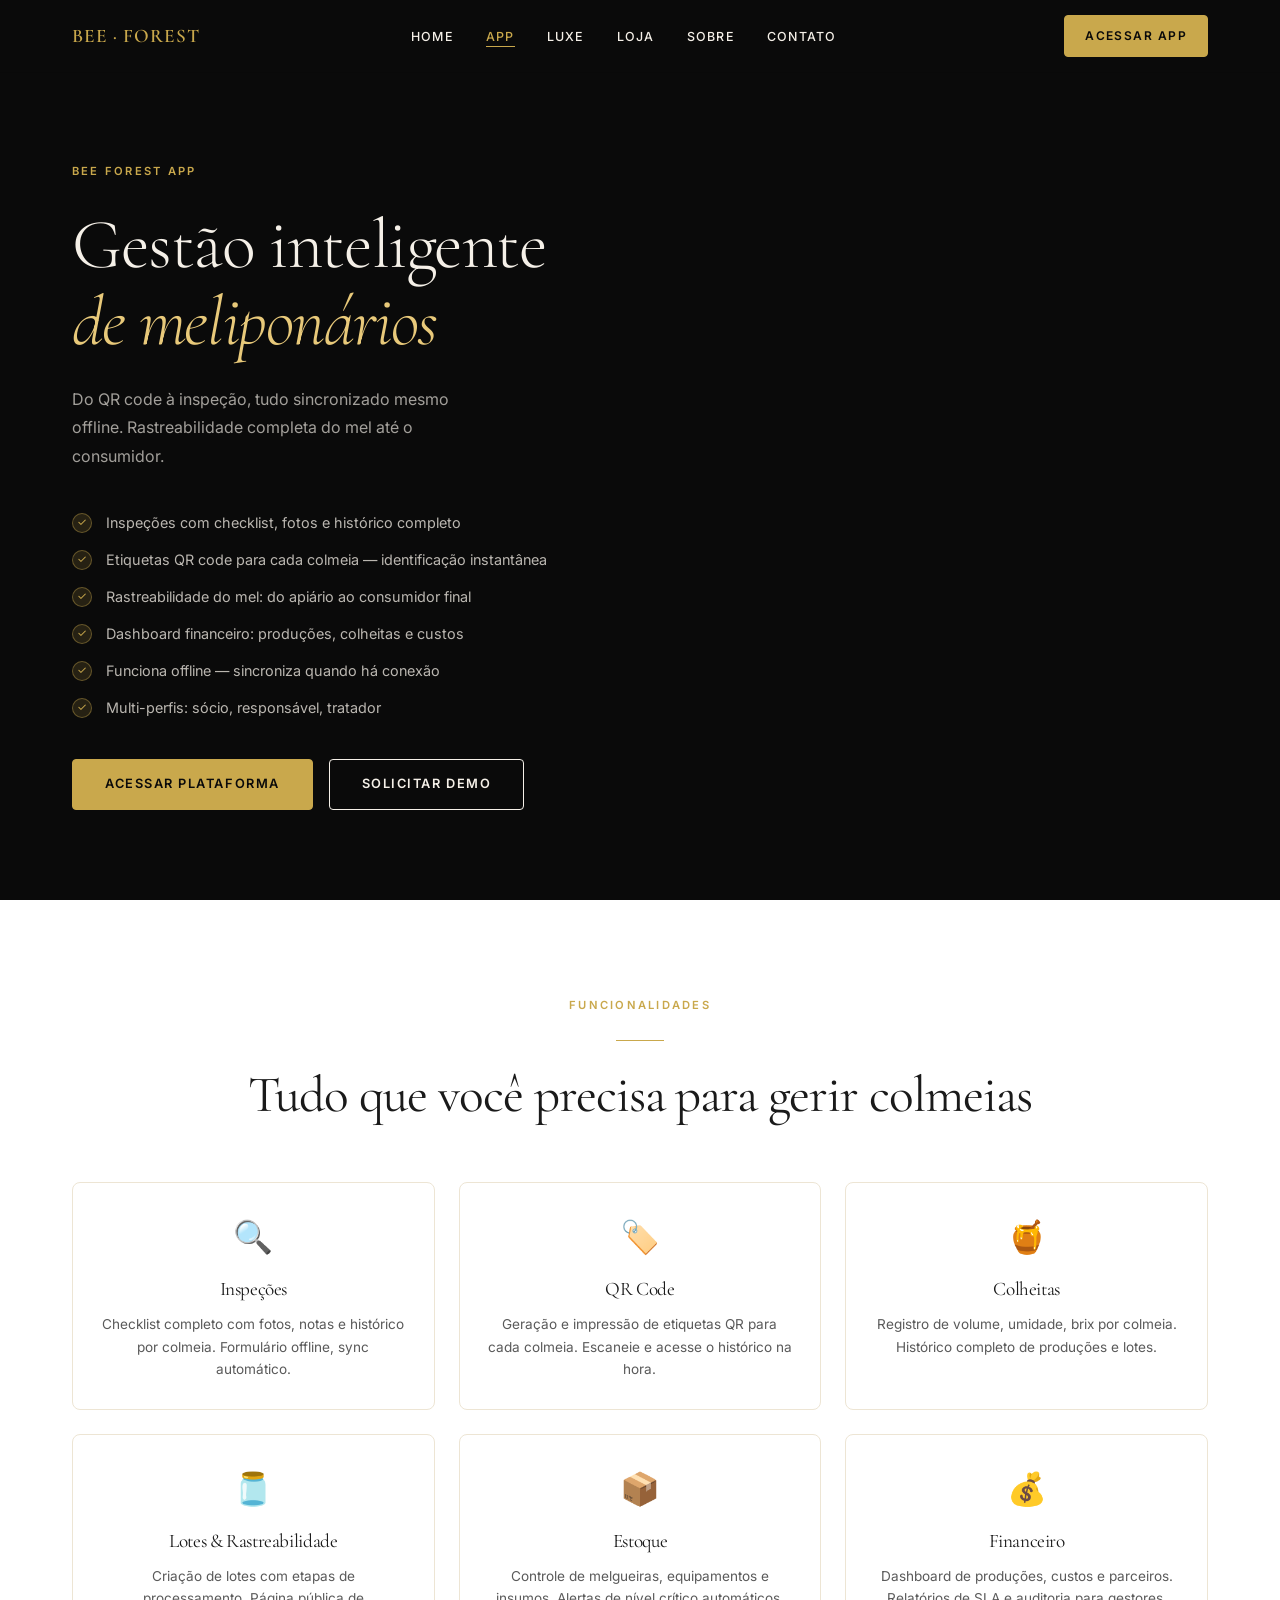
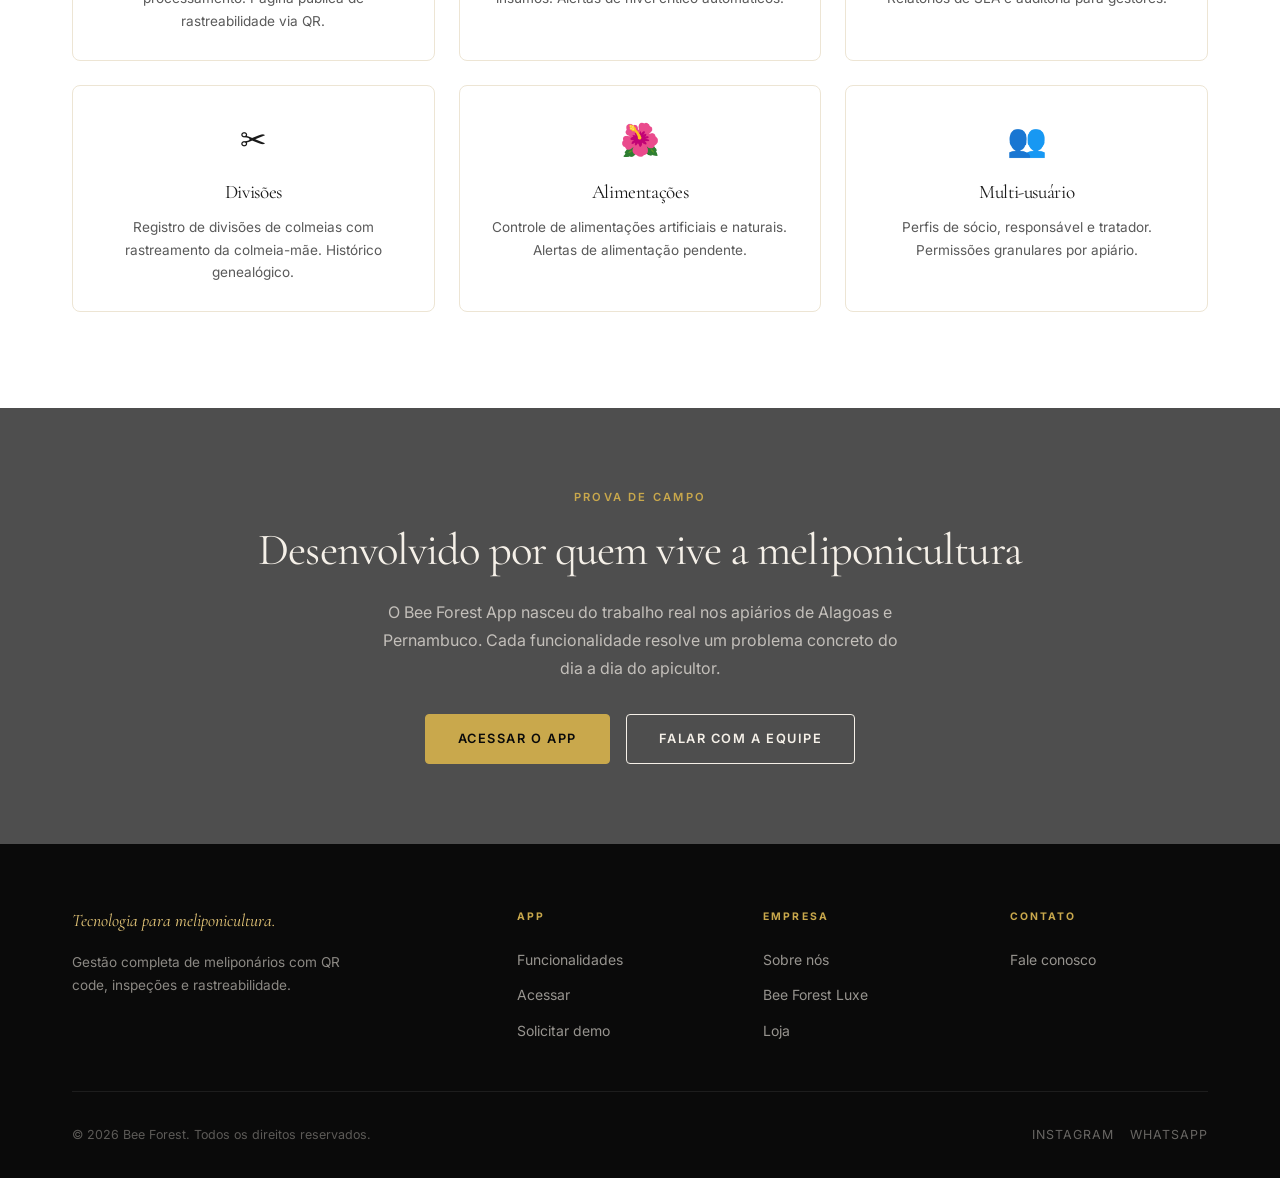
==== app.html @ 745cee98 "feat: initial institutional website — Bee Forest Site Complete static site for Vercel deployment: - " ====
<!DOCTYPE html>
<html lang="pt-BR">
<head>
  <meta charset="UTF-8" />
  <meta name="viewport" content="width=device-width, initial-scale=1.0" />
  <title>Bee Forest App — Gestão de Meliponários</title>
  <meta name="description" content="Plataforma de gestão inteligente para meliponários. Inspeções, QR code, rastreabilidade e muito mais — funciona offline." />

  <meta property="og:title"       content="Bee Forest App — Gestão de Meliponários" />
  <meta property="og:description" content="Do QR code à inspeção, tudo sincronizado mesmo offline. Rastreabilidade completa do mel." />
  <meta property="og:image"       content="assets/images/WhatsApp_Image_2026-04-09_at_19_10_49.jpeg" />

  <link rel="icon"        href="assets/images/logo_apenas_abelha.png" type="image/png" />
  <link rel="preconnect" href="https://fonts.googleapis.com" />
  <link rel="preconnect" href="https://fonts.gstatic.com" crossorigin />
  <link rel="stylesheet" href="css/style.css" />

  <style>
    /* App page specific styles */
    .app-hero {
      background: var(--black);
      min-height: 100vh;
      display: flex;
      align-items: center;
      position: relative;
      overflow: hidden;
      padding: var(--nav-h) 0 0;
    }

    .app-hero__bg {
      position: absolute;
      right: 0; top: 0; bottom: 0;
      width: 50%;
      overflow: hidden;
    }
    .app-hero__bg img {
      width: 100%; height: 100%;
      object-fit: cover;
      opacity: 0.4;
    }
    .app-hero__bg-fade {
      position: absolute;
      inset: 0;
      background: linear-gradient(to right, var(--black) 30%, transparent 100%);
    }

    .app-hero__content {
      position: relative;
      z-index: 2;
      max-width: var(--max-w);
      margin: 0 auto;
      padding: 0 2rem;
      width: 100%;
    }

    .app-hero__text { max-width: 560px; }

    .app-hero__title {
      font-family: var(--font-serif);
      font-size: clamp(2.5rem, 5.5vw, 4.5rem);
      font-weight: 300;
      color: var(--cream);
      line-height: 1.1;
      margin: 1.5rem 0;
    }
    .app-hero__title em { font-style: italic; color: var(--gold-light); }

    .app-hero__subtitle {
      font-size: 1rem;
      color: rgba(245,240,232,0.65);
      line-height: 1.8;
      margin-bottom: 2.5rem;
      max-width: 420px;
    }

    .feature-list {
      list-style: none;
      display: flex;
      flex-direction: column;
      gap: 0.875rem;
      margin-bottom: 2.5rem;
    }
    .feature-list li {
      display: flex;
      align-items: flex-start;
      gap: 0.875rem;
      font-size: 0.9rem;
      color: rgba(245,240,232,0.75);
    }
    .feature-list__check {
      width: 20px; height: 20px;
      border-radius: 50%;
      background: rgba(201,168,76,0.15);
      border: 1px solid rgba(201,168,76,0.4);
      display: flex; align-items: center; justify-content: center;
      color: var(--gold);
      font-size: 0.7rem;
      flex-shrink: 0;
      margin-top: 2px;
    }

    .app-modules {
      display: grid;
      grid-template-columns: repeat(3, 1fr);
      gap: 1.5rem;
    }
    .app-module {
      background: var(--white);
      border: 1px solid var(--cream-dark);
      border-radius: var(--radius-lg);
      padding: 1.75rem;
      text-align: center;
      transition: box-shadow var(--transition), transform var(--transition);
    }
    .app-module:hover {
      box-shadow: 0 12px 40px rgba(0,0,0,0.08);
      transform: translateY(-3px);
    }
    .app-module__icon { font-size: 2rem; margin-bottom: 1rem; }
    .app-module__title {
      font-family: var(--font-serif);
      font-size: 1.2rem;
      margin-bottom: 0.75rem;
    }
    .app-module__desc { font-size: 0.85rem; color: var(--text-mid); line-height: 1.65; }

    @media (max-width: 900px) {
      .app-hero__bg { width: 100%; opacity: 0.15; }
      .app-hero__bg-fade { background: var(--black); opacity: 0.7; }
      .app-modules { grid-template-columns: 1fr 1fr; }
    }
    @media (max-width: 600px) {
      .app-modules { grid-template-columns: 1fr; }
    }

    .prova-strip {
      background: url('assets/images/PHOTO-2025-04-29-19-34-37.jpg') center/cover no-repeat;
      position: relative;
      padding: 80px 0;
      color: var(--cream);
      text-align: center;
    }
    .prova-strip::before {
      content: '';
      position: absolute;
      inset: 0;
      background: rgba(10,10,10,0.72);
    }
    .prova-strip__content { position: relative; z-index: 1; }
  </style>
</head>
<body>

  <!-- ── NAV ───────────────────────────────────────────────────── -->
  <nav class="nav nav--dark-solid" aria-label="Navegação principal">
    <div class="nav__inner">
      <a href="index.html" class="nav__logo">
        <img src="assets/images/logo_apenas_abelha.png" alt="Bee Forest"
             onerror="this.style.display='none'">
        <span class="nav__logo-text">BEE · FOREST</span>
      </a>
      <ul class="nav__links">
        <li><a href="index.html"   class="nav__link" style="color:var(--cream)">Home</a></li>
        <li><a href="app.html"     class="nav__link nav__link--active" style="color:var(--gold)">App</a></li>
        <li><a href="luxe.html"    class="nav__link" style="color:var(--cream)">Luxe</a></li>
        <li><a href="loja.html"    class="nav__link" style="color:var(--cream)">Loja</a></li>
        <li><a href="sobre.html"   class="nav__link" style="color:var(--cream)">Sobre</a></li>
        <li><a href="contato.html" class="nav__link" style="color:var(--cream)">Contato</a></li>
      </ul>
      <div class="nav__cta">
        <a href="https://app.beeforest.com.br" target="_blank" rel="noopener" class="btn btn-gold btn-sm">Acessar App</a>
      </div>
      <button class="nav__hamburger" aria-label="Abrir menu">
        <span style="background:var(--cream)"></span>
        <span style="background:var(--cream)"></span>
        <span style="background:var(--cream)"></span>
      </button>
    </div>
  </nav>

  <!-- Mobile Drawer -->
  <div class="nav__drawer">
    <div class="nav__drawer-overlay"></div>
    <div class="nav__drawer-panel">
      <button class="nav__drawer-close">×</button>
      <a href="index.html"   class="nav__drawer-link">Home</a>
      <a href="app.html"     class="nav__drawer-link">Bee Forest App</a>
      <a href="luxe.html"    class="nav__drawer-link">Bee Forest Luxe</a>
      <a href="loja.html"    class="nav__drawer-link">Loja</a>
      <a href="sobre.html"   class="nav__drawer-link">Sobre</a>
      <a href="contato.html" class="nav__drawer-link">Contato</a>
    </div>
  </div>

  <!-- ── HERO ─────────────────────────────────────────────────── -->
  <section class="app-hero">
    <div class="app-hero__bg">
      <img src="assets/images/WhatsApp_Image_2026-04-09_at_15_53_03.jpeg" alt="Interior de colmeia" />
      <div class="app-hero__bg-fade"></div>
    </div>

    <div class="app-hero__content">
      <div class="app-hero__text" data-reveal>
        <p class="eyebrow" style="color:var(--gold)">Bee Forest App</p>
        <h1 class="app-hero__title">
          Gestão inteligente<br>
          <em>de meliponários</em>
        </h1>
        <p class="app-hero__subtitle">
          Do QR code à inspeção, tudo sincronizado mesmo offline. Rastreabilidade completa do mel até o consumidor.
        </p>

        <ul class="feature-list">
          <li>
            <span class="feature-list__check">✓</span>
            Inspeções com checklist, fotos e histórico completo
          </li>
          <li>
            <span class="feature-list__check">✓</span>
            Etiquetas QR code para cada colmeia — identificação instantânea
          </li>
          <li>
            <span class="feature-list__check">✓</span>
            Rastreabilidade do mel: do apiário ao consumidor final
          </li>
          <li>
            <span class="feature-list__check">✓</span>
            Dashboard financeiro: produções, colheitas e custos
          </li>
          <li>
            <span class="feature-list__check">✓</span>
            Funciona offline — sincroniza quando há conexão
          </li>
          <li>
            <span class="feature-list__check">✓</span>
            Multi-perfis: sócio, responsável, tratador
          </li>
        </ul>

        <div class="flex gap-2 flex-wrap">
          <a href="https://app.beeforest.com.br" target="_blank" rel="noopener" class="btn btn-gold">
            Acessar plataforma
          </a>
          <a href="contato.html" class="btn btn-outline-light">Solicitar demo</a>
        </div>
      </div>
    </div>
  </section>

  <!-- ── MODULES ───────────────────────────────────────────────── -->
  <section class="section">
    <div class="container">
      <div class="section-header section-header--center" data-reveal>
        <p class="eyebrow">Funcionalidades</p>
        <span class="divider divider--center"></span>
        <h2>Tudo que você precisa para gerir colmeias</h2>
      </div>

      <div class="app-modules">
        <div class="app-module" data-reveal>
          <div class="app-module__icon">🔍</div>
          <h3 class="app-module__title">Inspeções</h3>
          <p class="app-module__desc">Checklist completo com fotos, notas e histórico por colmeia. Formulário offline, sync automático.</p>
        </div>
        <div class="app-module" data-reveal data-reveal-delay="1">
          <div class="app-module__icon">🏷️</div>
          <h3 class="app-module__title">QR Code</h3>
          <p class="app-module__desc">Geração e impressão de etiquetas QR para cada colmeia. Escaneie e acesse o histórico na hora.</p>
        </div>
        <div class="app-module" data-reveal data-reveal-delay="2">
          <div class="app-module__icon">🍯</div>
          <h3 class="app-module__title">Colheitas</h3>
          <p class="app-module__desc">Registro de volume, umidade, brix por colmeia. Histórico completo de produções e lotes.</p>
        </div>
        <div class="app-module" data-reveal>
          <div class="app-module__icon">🫙</div>
          <h3 class="app-module__title">Lotes & Rastreabilidade</h3>
          <p class="app-module__desc">Criação de lotes com etapas de processamento. Página pública de rastreabilidade via QR.</p>
        </div>
        <div class="app-module" data-reveal data-reveal-delay="1">
          <div class="app-module__icon">📦</div>
          <h3 class="app-module__title">Estoque</h3>
          <p class="app-module__desc">Controle de melgueiras, equipamentos e insumos. Alertas de nível crítico automáticos.</p>
        </div>
        <div class="app-module" data-reveal data-reveal-delay="2">
          <div class="app-module__icon">💰</div>
          <h3 class="app-module__title">Financeiro</h3>
          <p class="app-module__desc">Dashboard de produções, custos e parceiros. Relatórios de SLA e auditoria para gestores.</p>
        </div>
        <div class="app-module" data-reveal>
          <div class="app-module__icon">✂️</div>
          <h3 class="app-module__title">Divisões</h3>
          <p class="app-module__desc">Registro de divisões de colmeias com rastreamento da colmeia-mãe. Histórico genealógico.</p>
        </div>
        <div class="app-module" data-reveal data-reveal-delay="1">
          <div class="app-module__icon">🌺</div>
          <h3 class="app-module__title">Alimentações</h3>
          <p class="app-module__desc">Controle de alimentações artificiais e naturais. Alertas de alimentação pendente.</p>
        </div>
        <div class="app-module" data-reveal data-reveal-delay="2">
          <div class="app-module__icon">👥</div>
          <h3 class="app-module__title">Multi-usuário</h3>
          <p class="app-module__desc">Perfis de sócio, responsável e tratador. Permissões granulares por apiário.</p>
        </div>
      </div>
    </div>
  </section>

  <!-- ── PROVA DE CAMPO ─────────────────────────────────────────── -->
  <section class="prova-strip" data-reveal>
    <div class="prova-strip__content container">
      <p class="eyebrow" style="color:var(--gold)">Prova de campo</p>
      <h2 style="font-size:clamp(1.75rem, 3.5vw, 3rem);margin:1rem 0 1.25rem;color:var(--cream)">
        Desenvolvido por quem vive a meliponicultura
      </h2>
      <p style="color:rgba(245,240,232,0.7);max-width:520px;margin:0 auto 2rem;line-height:1.75">
        O Bee Forest App nasceu do trabalho real nos apiários de Alagoas e Pernambuco. Cada funcionalidade resolve um problema concreto do dia a dia do apicultor.
      </p>
      <div class="flex gap-2 justify-content-center" style="justify-content:center;flex-wrap:wrap">
        <a href="https://app.beeforest.com.br" target="_blank" rel="noopener" class="btn btn-gold">
          Acessar o App
        </a>
        <a href="contato.html" class="btn btn-outline-light">Falar com a equipe</a>
      </div>
    </div>
  </section>

  <!-- ── FOOTER ─────────────────────────────────────────────────── -->
  <footer class="footer">
    <div class="container">
      <div class="footer__grid">
        <div class="footer__brand">
          <img src="assets/images/logo_fundo_preto_e_figura_dourada.png" alt="Bee Forest"
               onerror="this.style.display='none'">
          <p class="footer__tagline">Tecnologia para meliponicultura.</p>
          <p class="footer__desc">Gestão completa de meliponários com QR code, inspeções e rastreabilidade.</p>
        </div>
        <div>
          <p class="footer__col-title">App</p>
          <ul class="footer__links">
            <li><a href="#funcionalidades">Funcionalidades</a></li>
            <li><a href="https://app.beeforest.com.br" target="_blank">Acessar</a></li>
            <li><a href="contato.html">Solicitar demo</a></li>
          </ul>
        </div>
        <div>
          <p class="footer__col-title">Empresa</p>
          <ul class="footer__links">
            <li><a href="sobre.html">Sobre nós</a></li>
            <li><a href="luxe.html">Bee Forest Luxe</a></li>
            <li><a href="loja.html">Loja</a></li>
          </ul>
        </div>
        <div>
          <p class="footer__col-title">Contato</p>
          <ul class="footer__links">
            <li><a href="contato.html">Fale conosco</a></li>
          </ul>
        </div>
      </div>
      <div class="footer__bottom">
        <p class="footer__copy">© 2026 Bee Forest. Todos os direitos reservados.</p>
        <div class="footer__social">
          <a href="#">Instagram</a>
          <a href="#">WhatsApp</a>
        </div>
      </div>
    </div>
  </footer>

  <div class="toast-container"></div>
  <script src="js/main.js"></script>
</body>
</html>
---- css/style.css ----
/* ============================================================
   BEE FOREST — Global Styles
   style.css: reset, variáveis, tipografia, nav, footer, utilitários
   ============================================================ */

/* ── Google Fonts ──────────────────────────────────────────── */
@import url('https://fonts.googleapis.com/css2?family=Cormorant+Garamond:ital,wght@0,300;0,400;0,500;0,600;0,700;1,300;1,400;1,500&family=Inter:wght@300;400;500;600;700&display=swap');

/* ── CSS Variables ─────────────────────────────────────────── */
:root {
  --gold:       #C9A84C;
  --gold-light: #E8C97A;
  --gold-dark:  #A6882E;
  --black:      #0A0A0A;
  --off-black:  #141414;
  --cream:      #F5F0E8;
  --cream-dark: #EDE5D4;
  --cream-mid:  #F0E8D8;
  --white:      #FFFFFF;
  --text-dark:  #1A1A1A;
  --text-mid:   #5A5A5A;
  --text-light: #9A9A9A;

  --font-serif: 'Cormorant Garamond', Georgia, serif;
  --font-sans:  'Inter', system-ui, sans-serif;

  --nav-h:      72px;
  --max-w:      1200px;
  --section-py: 96px;

  --transition: 0.25s ease;
  --radius:     4px;
  --radius-lg:  8px;
}

/* ── Reset ─────────────────────────────────────────────────── */
*, *::before, *::after { box-sizing: border-box; margin: 0; padding: 0; }

html {
  scroll-behavior: smooth;
  font-size: 16px;
  -webkit-text-size-adjust: 100%;
}

body {
  font-family: var(--font-sans);
  background: var(--white);
  color: var(--text-dark);
  line-height: 1.6;
  overflow-x: hidden;
}

img { display: block; max-width: 100%; height: auto; }
a   { color: inherit; text-decoration: none; }
button, input, select, textarea { font-family: inherit; }

/* ── Typography ────────────────────────────────────────────── */
.serif       { font-family: var(--font-serif); }
.sans        { font-family: var(--font-sans);  }

h1, h2, h3, h4, h5 {
  font-family: var(--font-serif);
  font-weight: 400;
  line-height: 1.2;
  letter-spacing: -0.02em;
}

h1 { font-size: clamp(2.5rem, 6vw, 5rem); }
h2 { font-size: clamp(2rem, 4vw, 3.5rem); }
h3 { font-size: clamp(1.5rem, 2.5vw, 2.25rem); }
h4 { font-size: clamp(1.25rem, 2vw, 1.75rem); }

p  { font-size: 1rem; line-height: 1.75; }

.eyebrow {
  font-family: var(--font-sans);
  font-size: 0.7rem;
  font-weight: 600;
  letter-spacing: 0.2em;
  text-transform: uppercase;
  color: var(--gold);
}

/* ── Layout helpers ────────────────────────────────────────── */
.container {
  max-width: var(--max-w);
  margin: 0 auto;
  padding: 0 2rem;
}

.section { padding: var(--section-py) 0; }

.section--cream  { background: var(--cream); }
.section--dark   { background: var(--black); color: var(--cream); }

.grid-2 { display: grid; grid-template-columns: 1fr 1fr; gap: 3rem; align-items: center; }
.grid-3 { display: grid; grid-template-columns: repeat(3, 1fr); gap: 2rem; }
.grid-4 { display: grid; grid-template-columns: repeat(4, 1fr); gap: 1.5rem; }

@media (max-width: 900px) {
  .grid-2 { grid-template-columns: 1fr; }
  .grid-3 { grid-template-columns: 1fr; gap: 1.5rem; }
  .grid-4 { grid-template-columns: repeat(2, 1fr); }
}
@media (max-width: 600px) {
  .grid-4 { grid-template-columns: 1fr; }
  :root { --section-py: 64px; }
}

/* ── Buttons ───────────────────────────────────────────────── */
.btn {
  display: inline-flex;
  align-items: center;
  gap: 0.5rem;
  padding: 0.875rem 2rem;
  font-family: var(--font-sans);
  font-size: 0.8rem;
  font-weight: 600;
  letter-spacing: 0.12em;
  text-transform: uppercase;
  border: 1.5px solid transparent;
  cursor: pointer;
  transition: var(--transition);
  border-radius: var(--radius);
  white-space: nowrap;
}

.btn-gold {
  background: var(--gold);
  color: var(--black);
  border-color: var(--gold);
}
.btn-gold:hover {
  background: var(--gold-light);
  border-color: var(--gold-light);
  transform: translateY(-1px);
}

.btn-outline {
  background: transparent;
  color: var(--gold);
  border-color: var(--gold);
}
.btn-outline:hover {
  background: var(--gold);
  color: var(--black);
  transform: translateY(-1px);
}

.btn-outline-light {
  background: transparent;
  color: var(--cream);
  border-color: var(--cream);
}
.btn-outline-light:hover {
  background: var(--cream);
  color: var(--black);
}

.btn-dark {
  background: var(--black);
  color: var(--cream);
  border-color: var(--black);
}
.btn-dark:hover {
  background: var(--off-black);
  transform: translateY(-1px);
}

.btn-sm { padding: 0.625rem 1.25rem; font-size: 0.75rem; }

/* ── Divider ───────────────────────────────────────────────── */
.divider {
  display: block;
  width: 48px;
  height: 1px;
  background: var(--gold);
  margin: 1.5rem 0;
}
.divider--center { margin-left: auto; margin-right: auto; }

/* ── Section header ────────────────────────────────────────── */
.section-header        { margin-bottom: 3.5rem; }
.section-header--center { text-align: center; }
.section-header--center .divider { margin-left: auto; margin-right: auto; }

/* ── ============================================================
   NAVIGATION
   ============================================================ */
.nav {
  position: fixed;
  top: 0; left: 0; right: 0;
  height: var(--nav-h);
  z-index: 1000;
  transition: background var(--transition), box-shadow var(--transition);
}

.nav.nav--transparent { background: transparent; }
.nav.nav--solid       { background: var(--white); box-shadow: 0 1px 0 rgba(0,0,0,0.08); }
.nav.nav--dark-solid  { background: var(--black); }

.nav__inner {
  max-width: var(--max-w);
  margin: 0 auto;
  padding: 0 2rem;
  height: 100%;
  display: flex;
  align-items: center;
  justify-content: space-between;
  gap: 2rem;
}

.nav__logo {
  display: flex;
  align-items: center;
  gap: 0.75rem;
  flex-shrink: 0;
}
.nav__logo img { height: 36px; width: auto; }
.nav__logo-text {
  font-family: var(--font-serif);
  font-size: 1.2rem;
  font-weight: 600;
  letter-spacing: 0.05em;
  color: var(--gold);
}

.nav__links {
  display: flex;
  align-items: center;
  gap: 2rem;
  list-style: none;
}

.nav__link {
  font-size: 0.78rem;
  font-weight: 500;
  letter-spacing: 0.1em;
  text-transform: uppercase;
  color: var(--text-dark);
  transition: color var(--transition);
  position: relative;
}
.nav__link::after {
  content: '';
  position: absolute;
  bottom: -3px; left: 0; right: 0;
  height: 1px;
  background: var(--gold);
  transform: scaleX(0);
  transition: transform var(--transition);
  transform-origin: left;
}
.nav__link:hover       { color: var(--gold); }
.nav__link:hover::after { transform: scaleX(1); }
.nav__link--active     { color: var(--gold); }
.nav__link--active::after { transform: scaleX(1); }

/* Nav on dark hero */
.nav--hero .nav__link,
.nav--hero .nav__logo-text { color: var(--cream); }
.nav--hero .nav__link:hover { color: var(--gold); }

.nav__cta { margin-left: 1rem; }

.nav__hamburger {
  display: none;
  flex-direction: column;
  gap: 5px;
  cursor: pointer;
  padding: 4px;
  background: none;
  border: none;
}
.nav__hamburger span {
  display: block;
  width: 24px;
  height: 1.5px;
  background: var(--text-dark);
  transition: var(--transition);
}
.nav--hero .nav__hamburger span { background: var(--cream); }

/* Mobile nav drawer */
.nav__drawer {
  display: none;
  position: fixed;
  inset: 0;
  z-index: 999;
}
.nav__drawer.is-open { display: block; }

.nav__drawer-overlay {
  position: absolute;
  inset: 0;
  background: rgba(0,0,0,0.5);
}

.nav__drawer-panel {
  position: absolute;
  top: 0; right: 0; bottom: 0;
  width: min(320px, 85vw);
  background: var(--white);
  padding: 2rem;
  overflow-y: auto;
  display: flex;
  flex-direction: column;
  gap: 0.5rem;
}

.nav__drawer-close {
  align-self: flex-end;
  background: none;
  border: none;
  font-size: 1.5rem;
  cursor: pointer;
  color: var(--text-mid);
  margin-bottom: 1rem;
}

.nav__drawer-link {
  display: block;
  padding: 0.875rem 0;
  font-size: 1.1rem;
  font-family: var(--font-serif);
  color: var(--text-dark);
  border-bottom: 1px solid var(--cream-dark);
  transition: color var(--transition);
}
.nav__drawer-link:hover { color: var(--gold); }

@media (max-width: 860px) {
  .nav__links, .nav__cta { display: none; }
  .nav__hamburger { display: flex; }
}

/* ── ============================================================
   FOOTER
   ============================================================ */
.footer {
  background: var(--black);
  color: var(--cream);
  padding: 64px 0 32px;
}

.footer__grid {
  display: grid;
  grid-template-columns: 2fr 1fr 1fr 1fr;
  gap: 3rem;
  margin-bottom: 3rem;
}

.footer__brand img { height: 40px; margin-bottom: 1.25rem; }

.footer__tagline {
  font-family: var(--font-serif);
  font-size: 1.1rem;
  font-style: italic;
  color: var(--gold-light);
  margin-bottom: 1rem;
  line-height: 1.5;
}

.footer__desc {
  font-size: 0.85rem;
  color: rgba(245,240,232,0.55);
  line-height: 1.75;
  max-width: 280px;
}

.footer__col-title {
  font-size: 0.65rem;
  font-weight: 700;
  letter-spacing: 0.2em;
  text-transform: uppercase;
  color: var(--gold);
  margin-bottom: 1.25rem;
}

.footer__links { list-style: none; display: flex; flex-direction: column; gap: 0.625rem; }
.footer__links a {
  font-size: 0.875rem;
  color: rgba(245,240,232,0.6);
  transition: color var(--transition);
}
.footer__links a:hover { color: var(--gold-light); }

.footer__bottom {
  padding-top: 2rem;
  border-top: 1px solid rgba(255,255,255,0.08);
  display: flex;
  align-items: center;
  justify-content: space-between;
  gap: 1rem;
  flex-wrap: wrap;
}

.footer__copy {
  font-size: 0.78rem;
  color: rgba(245,240,232,0.35);
}

.footer__social {
  display: flex;
  gap: 1rem;
}
.footer__social a {
  font-size: 0.78rem;
  letter-spacing: 0.08em;
  text-transform: uppercase;
  color: rgba(245,240,232,0.4);
  transition: color var(--transition);
}
.footer__social a:hover { color: var(--gold); }

@media (max-width: 900px) {
  .footer__grid { grid-template-columns: 1fr 1fr; }
  .footer__brand { grid-column: 1 / -1; }
}
@media (max-width: 600px) {
  .footer__grid { grid-template-columns: 1fr; }
}

/* ── ============================================================
   HERO BASE
   ============================================================ */
.hero {
  position: relative;
  min-height: 100vh;
  display: flex;
  align-items: center;
  overflow: hidden;
}

.hero__bg {
  position: absolute;
  inset: 0;
  background-size: cover;
  background-position: center;
  z-index: 0;
}

.hero__overlay {
  position: absolute;
  inset: 0;
  background: rgba(0,0,0,0.55);
  z-index: 1;
}

.hero__content {
  position: relative;
  z-index: 2;
  color: var(--cream);
}

/* ── ============================================================
   STATS BAR
   ============================================================ */
.stats-bar {
  background: var(--gold);
  padding: 1.5rem 0;
}

.stats-bar__inner {
  max-width: var(--max-w);
  margin: 0 auto;
  padding: 0 2rem;
  display: flex;
  align-items: center;
  justify-content: space-around;
  gap: 2rem;
  flex-wrap: wrap;
}

.stats-bar__item {
  text-align: center;
}

.stats-bar__value {
  font-family: var(--font-serif);
  font-size: 1.75rem;
  font-weight: 600;
  color: var(--black);
  display: block;
  line-height: 1;
}

.stats-bar__label {
  font-size: 0.7rem;
  font-weight: 600;
  letter-spacing: 0.12em;
  text-transform: uppercase;
  color: rgba(10,10,10,0.65);
  margin-top: 0.25rem;
  display: block;
}

/* ── ============================================================
   CARDS
   ============================================================ */
.card {
  background: var(--white);
  border: 1px solid var(--cream-dark);
  border-radius: var(--radius-lg);
  overflow: hidden;
  transition: box-shadow var(--transition), transform var(--transition);
}
.card:hover {
  box-shadow: 0 12px 40px rgba(0,0,0,0.10);
  transform: translateY(-3px);
}

.card__img {
  width: 100%;
  aspect-ratio: 4/3;
  object-fit: cover;
}

.card__body { padding: 1.5rem; }

.card__eyebrow { margin-bottom: 0.5rem; }
.card__title   { margin-bottom: 0.75rem; font-size: 1.25rem; }
.card__text    { font-size: 0.875rem; color: var(--text-mid); }

/* ── ============================================================
   IMAGE + TEXT split sections
   ============================================================ */
.split { display: grid; grid-template-columns: 1fr 1fr; min-height: 520px; }
.split--reverse .split__img { order: 2; }
.split--reverse .split__body { order: 1; }

.split__img {
  overflow: hidden;
  position: relative;
}
.split__img img {
  width: 100%; height: 100%;
  object-fit: cover;
}

.split__body {
  display: flex;
  flex-direction: column;
  justify-content: center;
  padding: 4rem;
}

@media (max-width: 900px) {
  .split { grid-template-columns: 1fr; }
  .split--reverse .split__img,
  .split--reverse .split__body { order: unset; }
  .split__img { min-height: 300px; }
  .split__body { padding: 2.5rem 2rem; }
}

/* ── ============================================================
   UTILITY
   ============================================================ */
.text-gold   { color: var(--gold); }
.text-cream  { color: var(--cream); }
.text-mid    { color: var(--text-mid); }
.text-light  { color: var(--text-light); }
.text-center { text-align: center; }
.text-right  { text-align: right; }

.mt-1  { margin-top: 0.5rem; }
.mt-2  { margin-top: 1rem; }
.mt-3  { margin-top: 1.5rem; }
.mt-4  { margin-top: 2rem; }
.mt-6  { margin-top: 3rem; }
.mb-2  { margin-bottom: 1rem; }
.mb-4  { margin-bottom: 2rem; }

.flex       { display: flex; }
.flex-col   { flex-direction: column; }
.items-center { align-items: center; }
.gap-1      { gap: 0.5rem; }
.gap-2      { gap: 1rem; }
.gap-3      { gap: 1.5rem; }

.hidden { display: none !important; }

/* ── ============================================================
   LOADING
   ============================================================ */
.page-loader {
  position: fixed;
  inset: 0;
  background: var(--black);
  z-index: 9999;
  display: flex;
  align-items: center;
  justify-content: center;
  transition: opacity 0.4s, visibility 0.4s;
}
.page-loader.is-hidden {
  opacity: 0;
  visibility: hidden;
}
.page-loader img {
  height: 64px;
  animation: pulse 1.4s ease-in-out infinite;
}
@keyframes pulse {
  0%, 100% { opacity: 1; transform: scale(1); }
  50%       { opacity: 0.5; transform: scale(0.95); }
}

/* ── ============================================================
   TOAST NOTIFICATION
   ============================================================ */
.toast-container {
  position: fixed;
  bottom: 2rem;
  right: 2rem;
  z-index: 2000;
  display: flex;
  flex-direction: column;
  gap: 0.75rem;
}

.toast {
  background: var(--black);
  color: var(--cream);
  padding: 1rem 1.5rem;
  border-radius: var(--radius-lg);
  border-left: 3px solid var(--gold);
  font-size: 0.875rem;
  box-shadow: 0 8px 32px rgba(0,0,0,0.3);
  animation: slideIn 0.3s ease;
  max-width: 320px;
}
.toast--success { border-color: #4CAF50; }
.toast--error   { border-color: #E57373; }

@keyframes slideIn {
  from { transform: translateX(100%); opacity: 0; }
  to   { transform: translateX(0);   opacity: 1; }
}

/* ── ============================================================
   SCROLL REVEAL
   ============================================================ */
[data-reveal] {
  opacity: 0;
  transform: translateY(24px);
  transition: opacity 0.6s ease, transform 0.6s ease;
}
[data-reveal].is-visible {
  opacity: 1;
  transform: translateY(0);
}

/* Stagger delays */
[data-reveal-delay="1"] { transition-delay: 0.1s; }
[data-reveal-delay="2"] { transition-delay: 0.2s; }
[data-reveal-delay="3"] { transition-delay: 0.3s; }
[data-reveal-delay="4"] { transition-delay: 0.4s; }
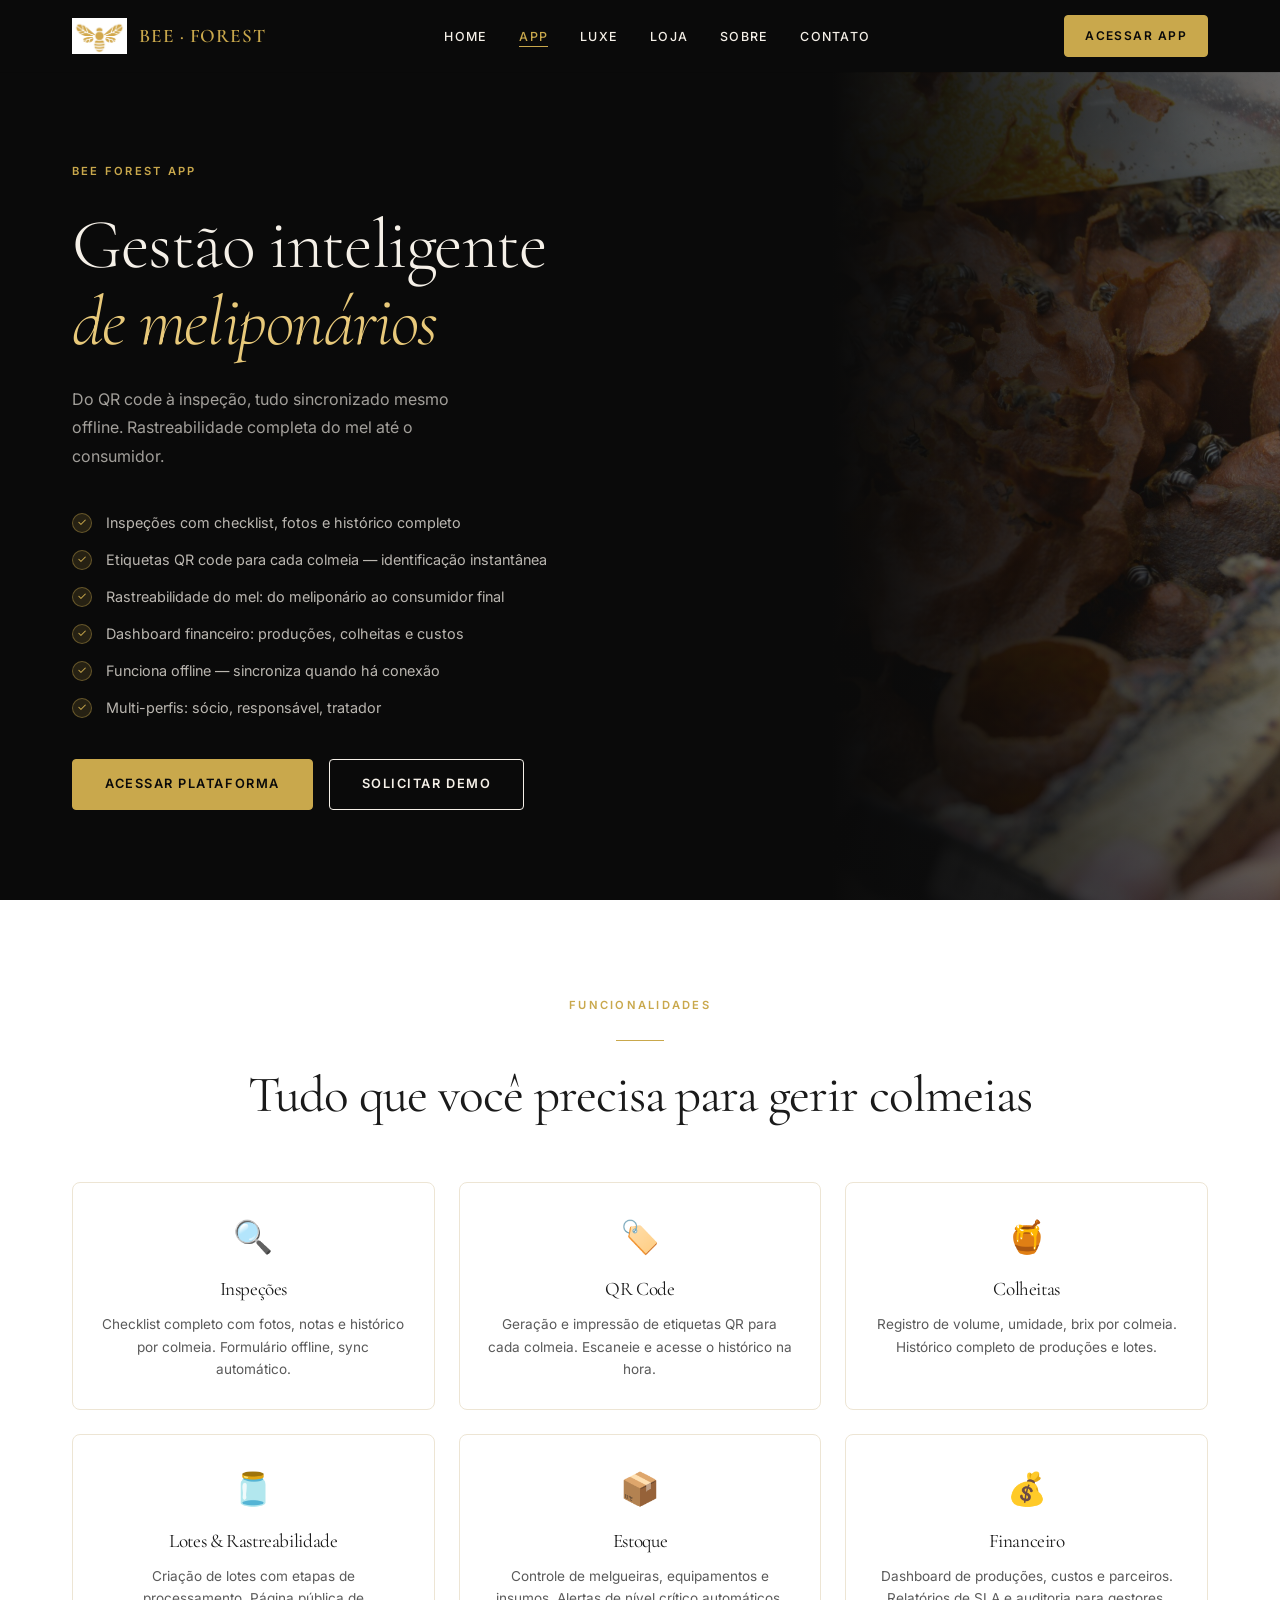
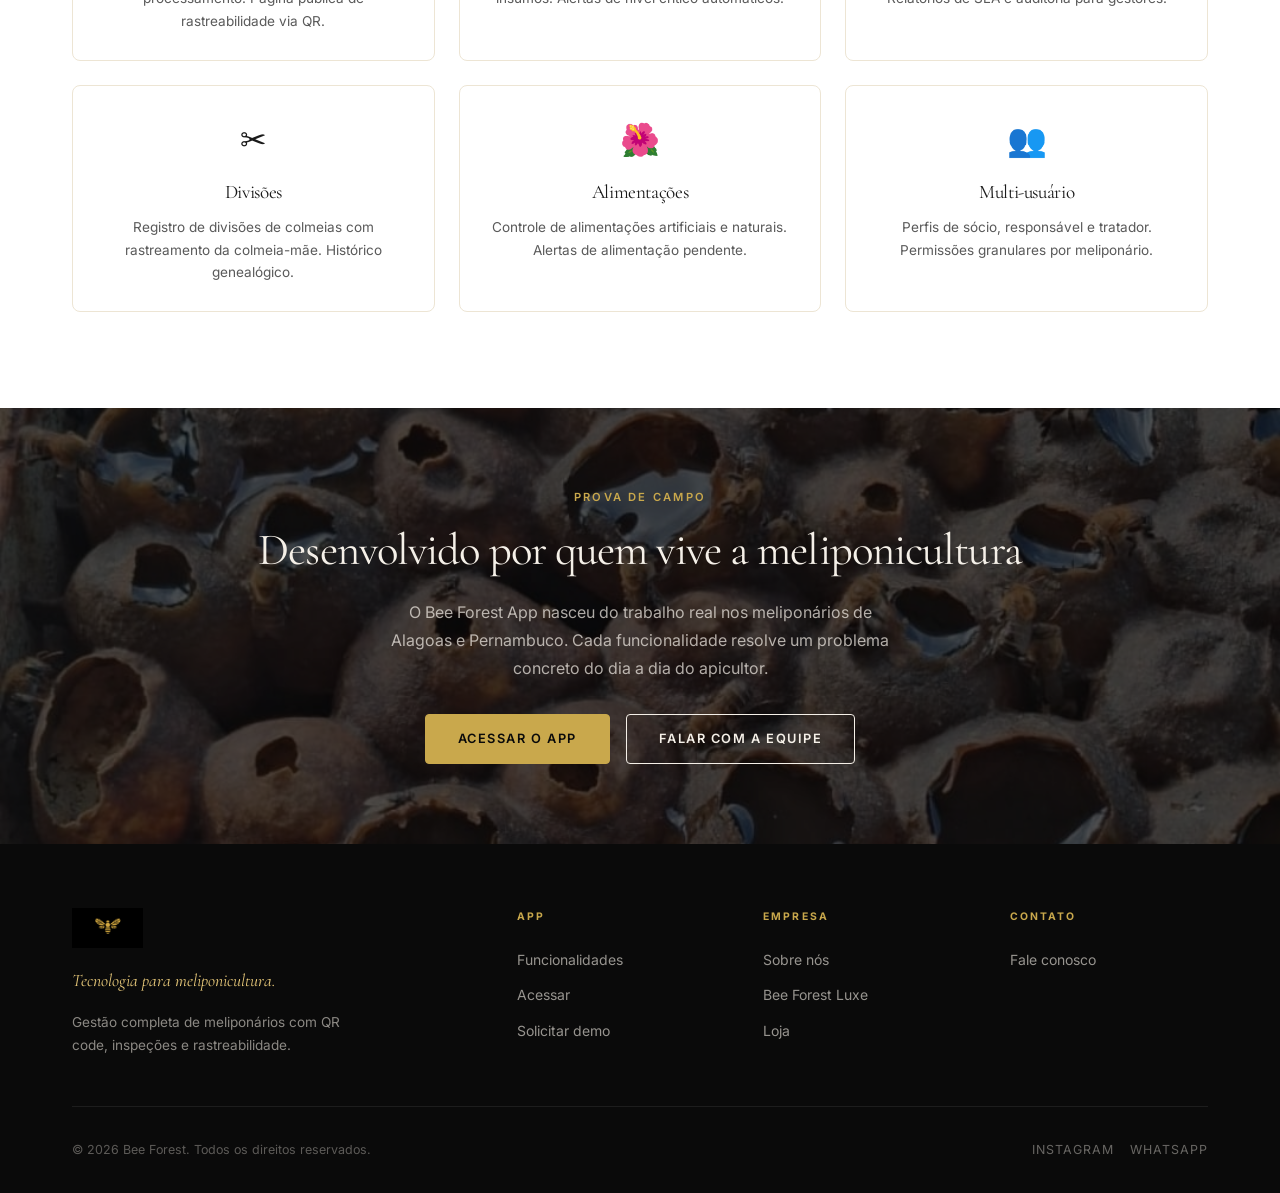
==== commit 9911524c: "fix: meliponário, própolis vermelha" ====
--- a/app.html
+++ b/app.html
@@ -221,7 +221,7 @@
           </li>
           <li>
             <span class="feature-list__check">✓</span>
-            Rastreabilidade do mel: do apiário ao consumidor final
+            Rastreabilidade do mel: do meliponário ao consumidor final
           </li>
           <li>
             <span class="feature-list__check">✓</span>
@@ -300,7 +300,7 @@
         <div class="app-module" data-reveal data-reveal-delay="2">
           <div class="app-module__icon">👥</div>
           <h3 class="app-module__title">Multi-usuário</h3>
-          <p class="app-module__desc">Perfis de sócio, responsável e tratador. Permissões granulares por apiário.</p>
+          <p class="app-module__desc">Perfis de sócio, responsável e tratador. Permissões granulares por meliponário.</p>
         </div>
       </div>
     </div>
@@ -314,7 +314,7 @@
         Desenvolvido por quem vive a meliponicultura
       </h2>
       <p style="color:rgba(245,240,232,0.7);max-width:520px;margin:0 auto 2rem;line-height:1.75">
-        O Bee Forest App nasceu do trabalho real nos apiários de Alagoas e Pernambuco. Cada funcionalidade resolve um problema concreto do dia a dia do apicultor.
+        O Bee Forest App nasceu do trabalho real nos meliponários de Alagoas e Pernambuco. Cada funcionalidade resolve um problema concreto do dia a dia do apicultor.
       </p>
       <div class="flex gap-2 justify-content-center" style="justify-content:center;flex-wrap:wrap">
         <a href="https://app.beeforest.com.br" target="_blank" rel="noopener" class="btn btn-gold">
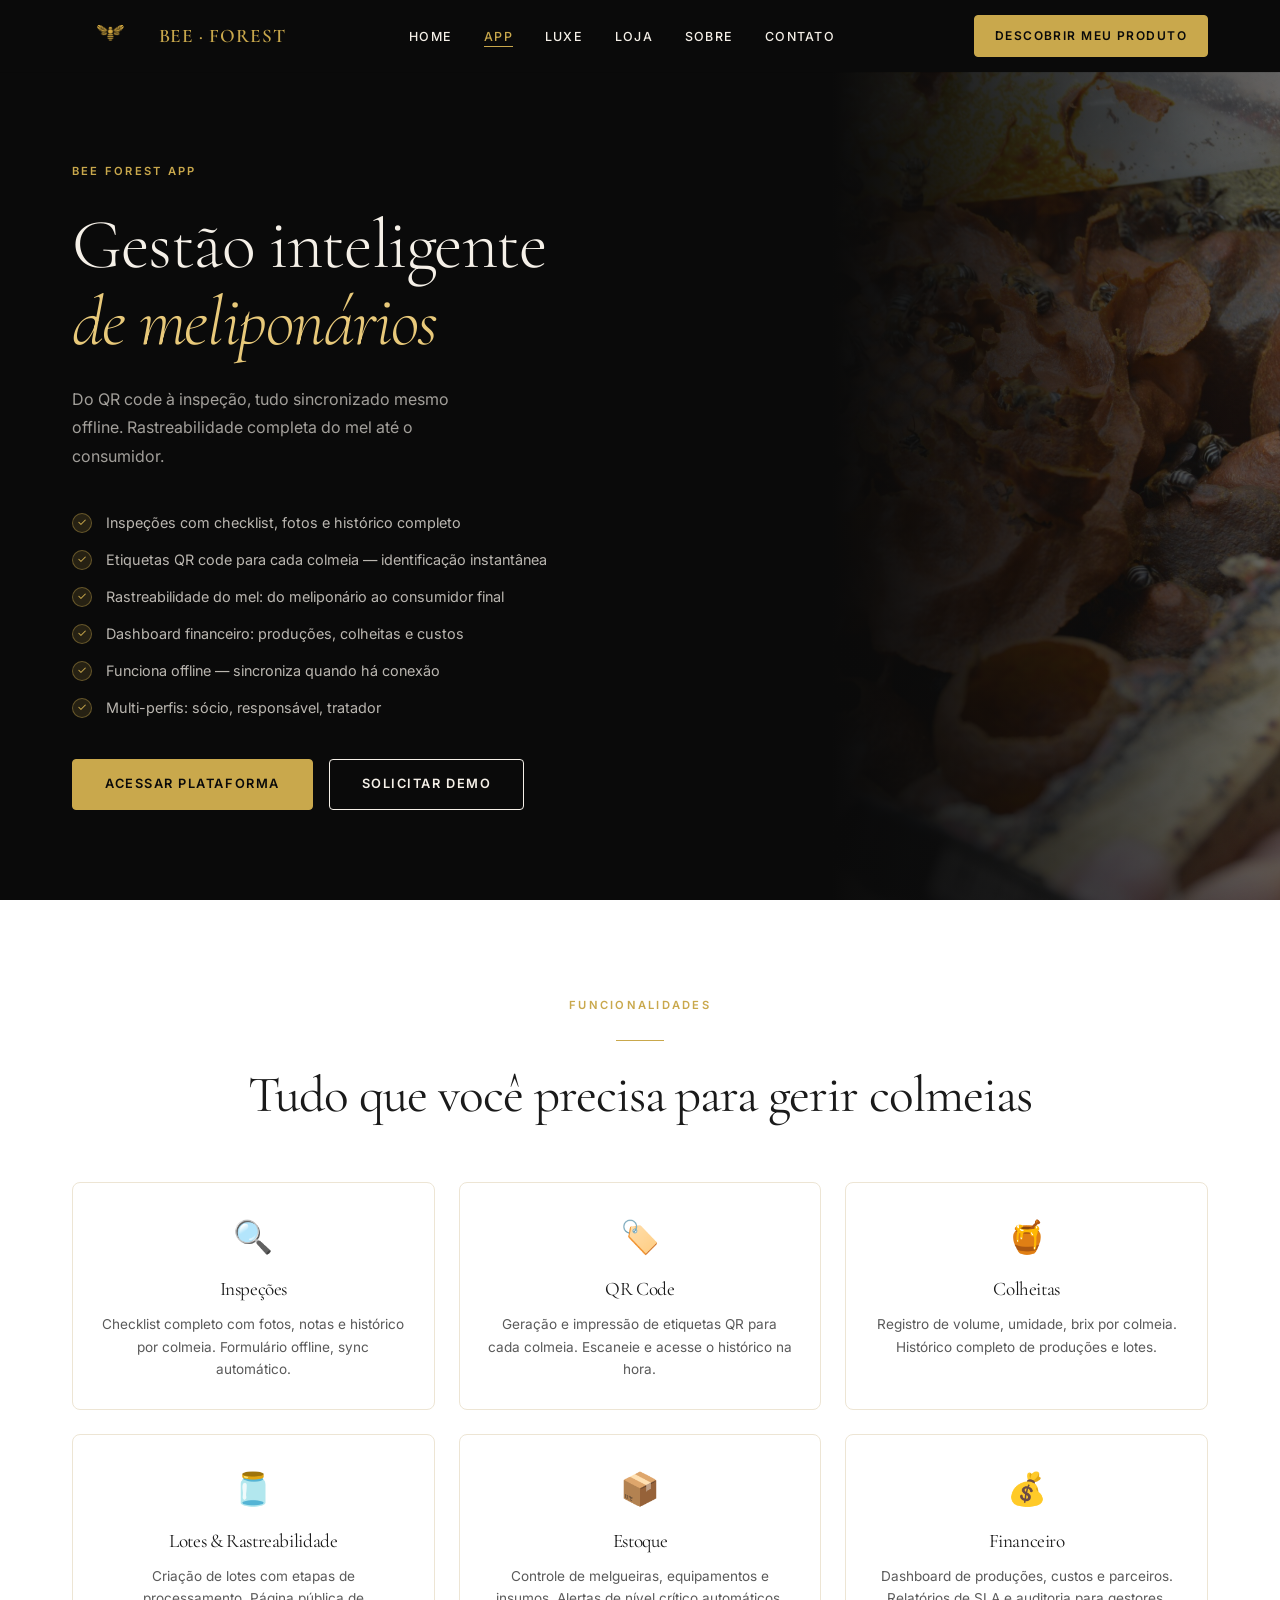
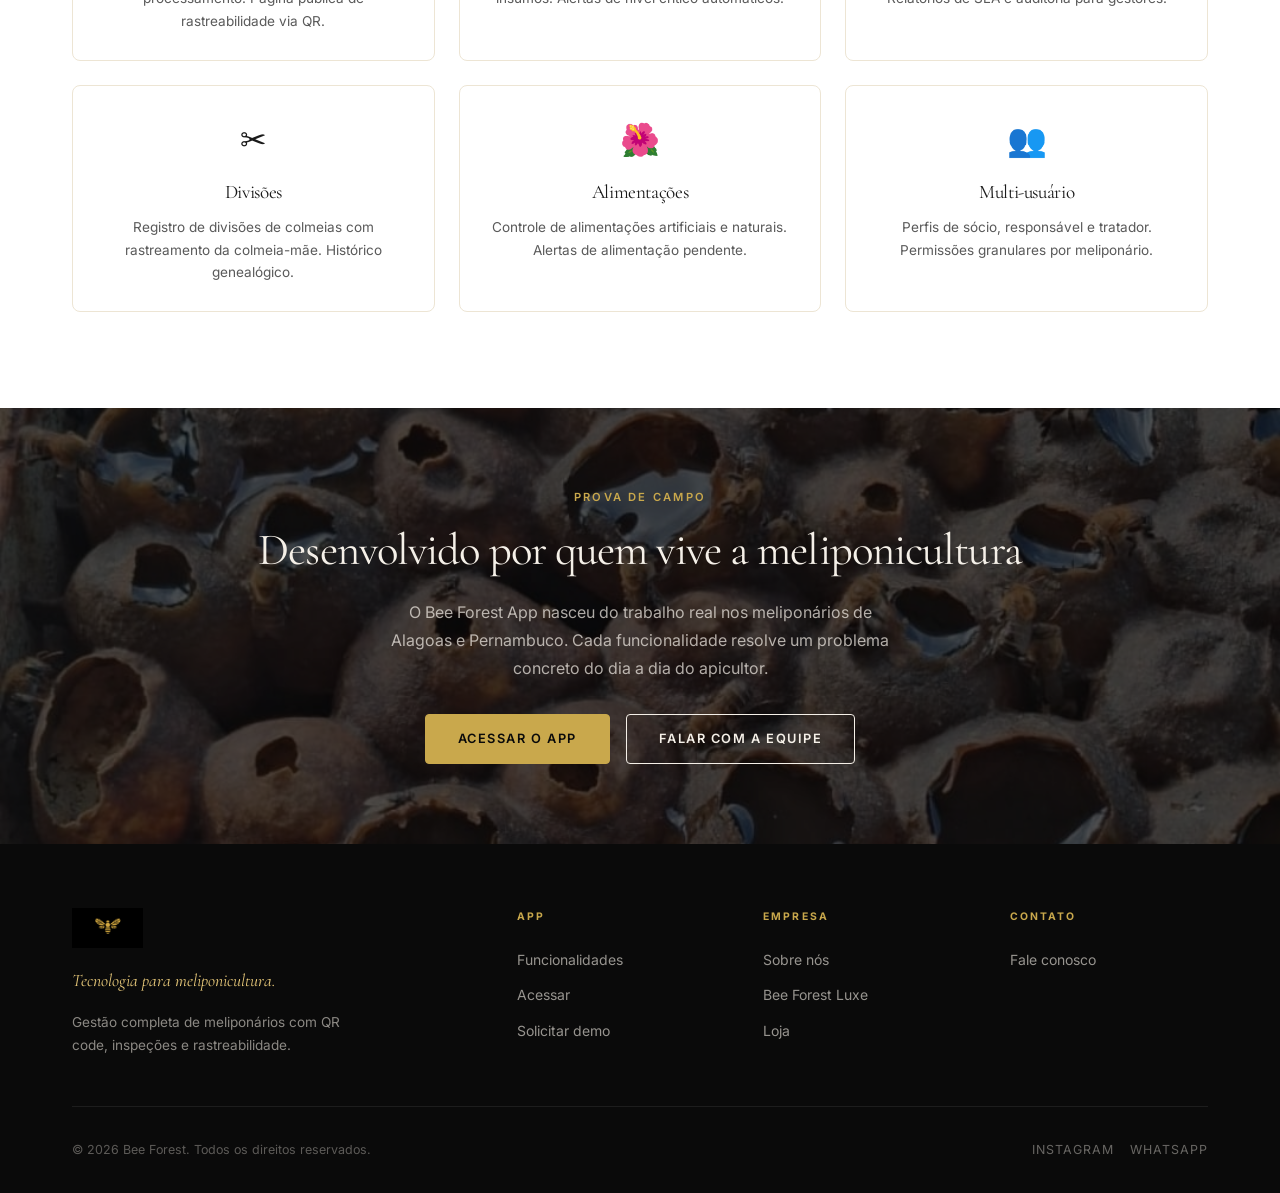
==== commit 6412c28c: "feat: mel.html + quiz.html, logo atualizado, nav refatorado - mel.html: página completa Mel de Uruçu" ====
--- a/app.html
+++ b/app.html
@@ -155,20 +155,20 @@
   <nav class="nav nav--dark-solid" aria-label="Navegação principal">
     <div class="nav__inner">
       <a href="index.html" class="nav__logo">
-        <img src="assets/images/logo_apenas_abelha.png" alt="Bee Forest"
+        <img src="assets/images/logo_bee_forest_fundo_transparente_de_verdade.png" alt="Bee Forest"
              onerror="this.style.display='none'">
         <span class="nav__logo-text">BEE · FOREST</span>
       </a>
       <ul class="nav__links">
         <li><a href="index.html"   class="nav__link" style="color:var(--cream)">Home</a></li>
-        <li><a href="app.html"     class="nav__link nav__link--active" style="color:var(--gold)">App</a></li>
+        <li><a href="mel.html"     class="nav__link nav__link--active" style="color:var(--gold)">App</a></li>
         <li><a href="luxe.html"    class="nav__link" style="color:var(--cream)">Luxe</a></li>
         <li><a href="loja.html"    class="nav__link" style="color:var(--cream)">Loja</a></li>
         <li><a href="sobre.html"   class="nav__link" style="color:var(--cream)">Sobre</a></li>
         <li><a href="contato.html" class="nav__link" style="color:var(--cream)">Contato</a></li>
       </ul>
       <div class="nav__cta">
-        <a href="https://app.beeforest.com.br" target="_blank" rel="noopener" class="btn btn-gold btn-sm">Acessar App</a>
+        <a href="quiz.html" class="btn btn-gold btn-sm">Descobrir meu produto</a>
       </div>
       <button class="nav__hamburger" aria-label="Abrir menu">
         <span style="background:var(--cream)"></span>
@@ -184,7 +184,7 @@
     <div class="nav__drawer-panel">
       <button class="nav__drawer-close">×</button>
       <a href="index.html"   class="nav__drawer-link">Home</a>
-      <a href="app.html"     class="nav__drawer-link">Bee Forest App</a>
+      <a href="mel.html"     class="nav__drawer-link">Mel de Uruçu</a>
       <a href="luxe.html"    class="nav__drawer-link">Bee Forest Luxe</a>
       <a href="loja.html"    class="nav__drawer-link">Loja</a>
       <a href="sobre.html"   class="nav__drawer-link">Sobre</a>
--- a/css/style.css
+++ b/css/style.css
@@ -216,7 +216,13 @@
   gap: 0.75rem;
   flex-shrink: 0;
 }
-.nav__logo img { height: 36px; width: auto; }
+.nav__logo img {
+  height: 44px;
+  width: auto;
+  background: none;
+  border: none;
+  display: block;
+}
 .nav__logo-text {
   font-family: var(--font-serif);
   font-size: 1.2rem;
